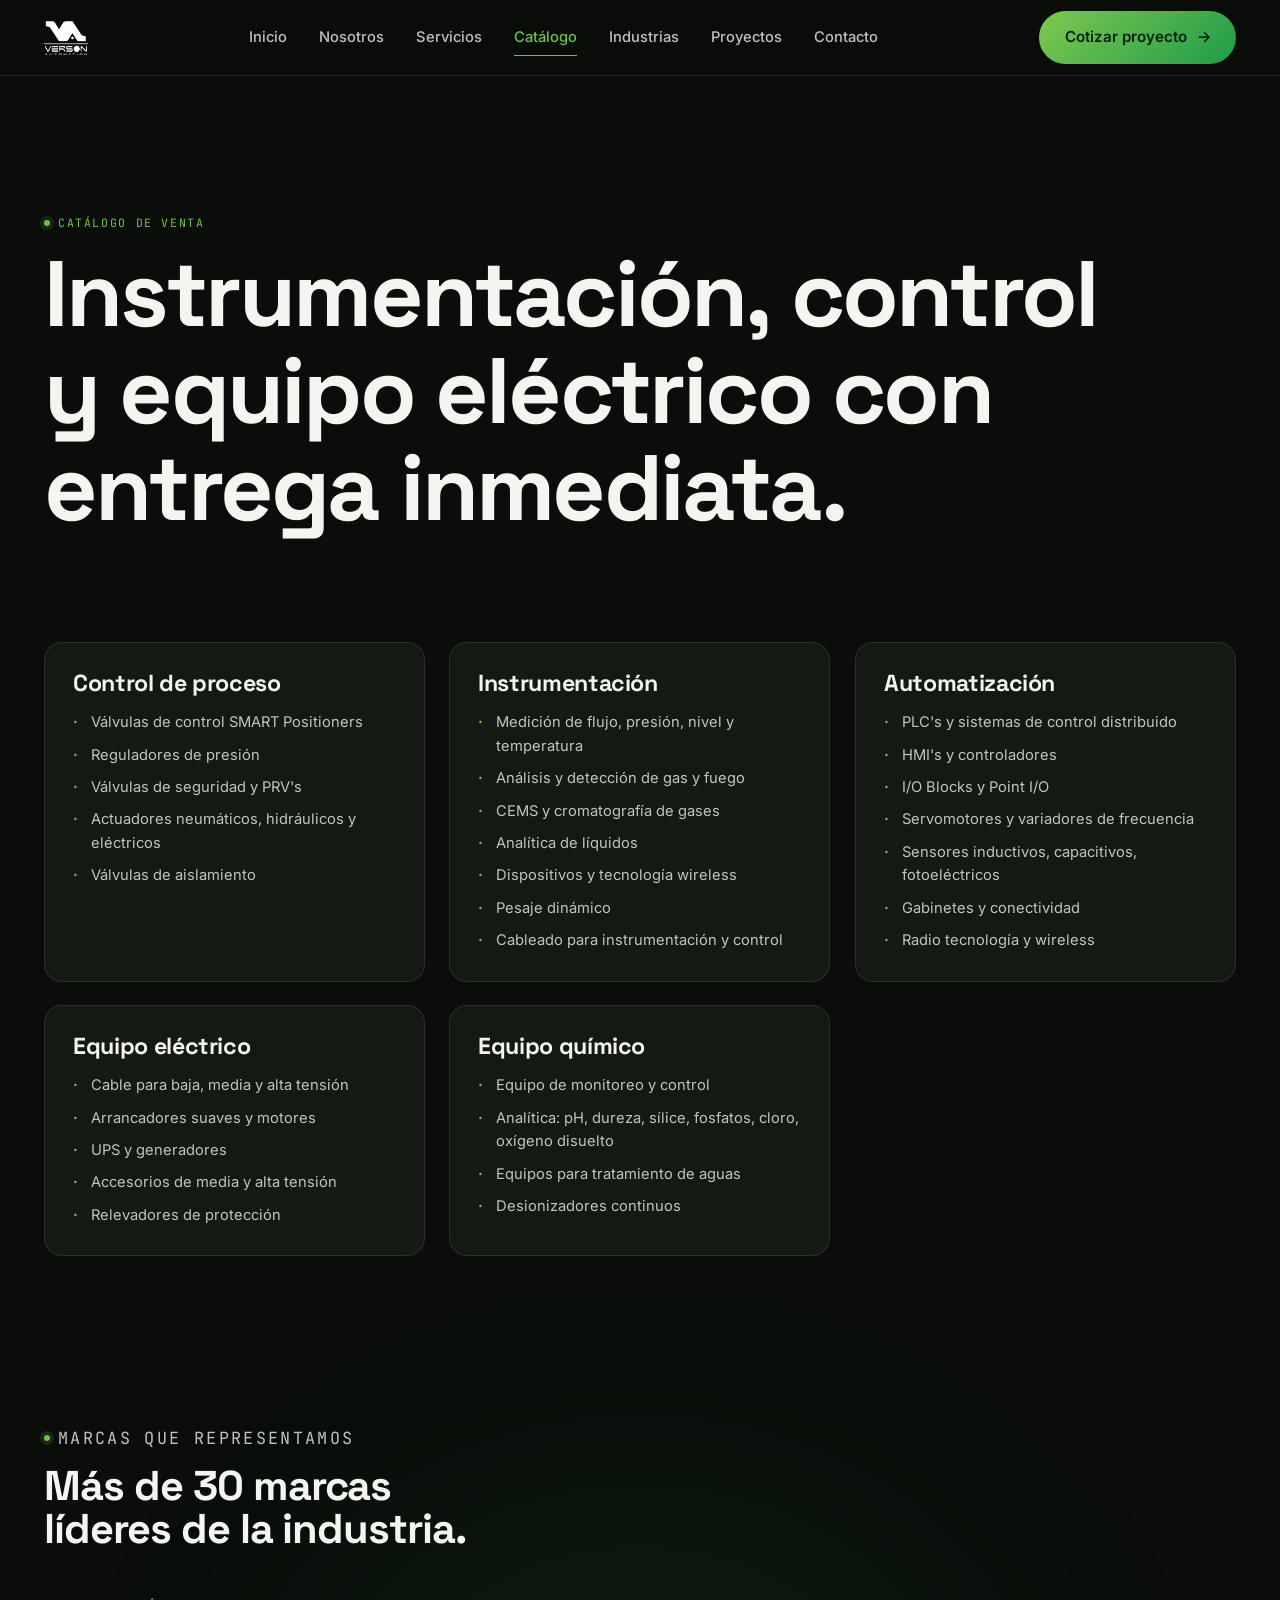
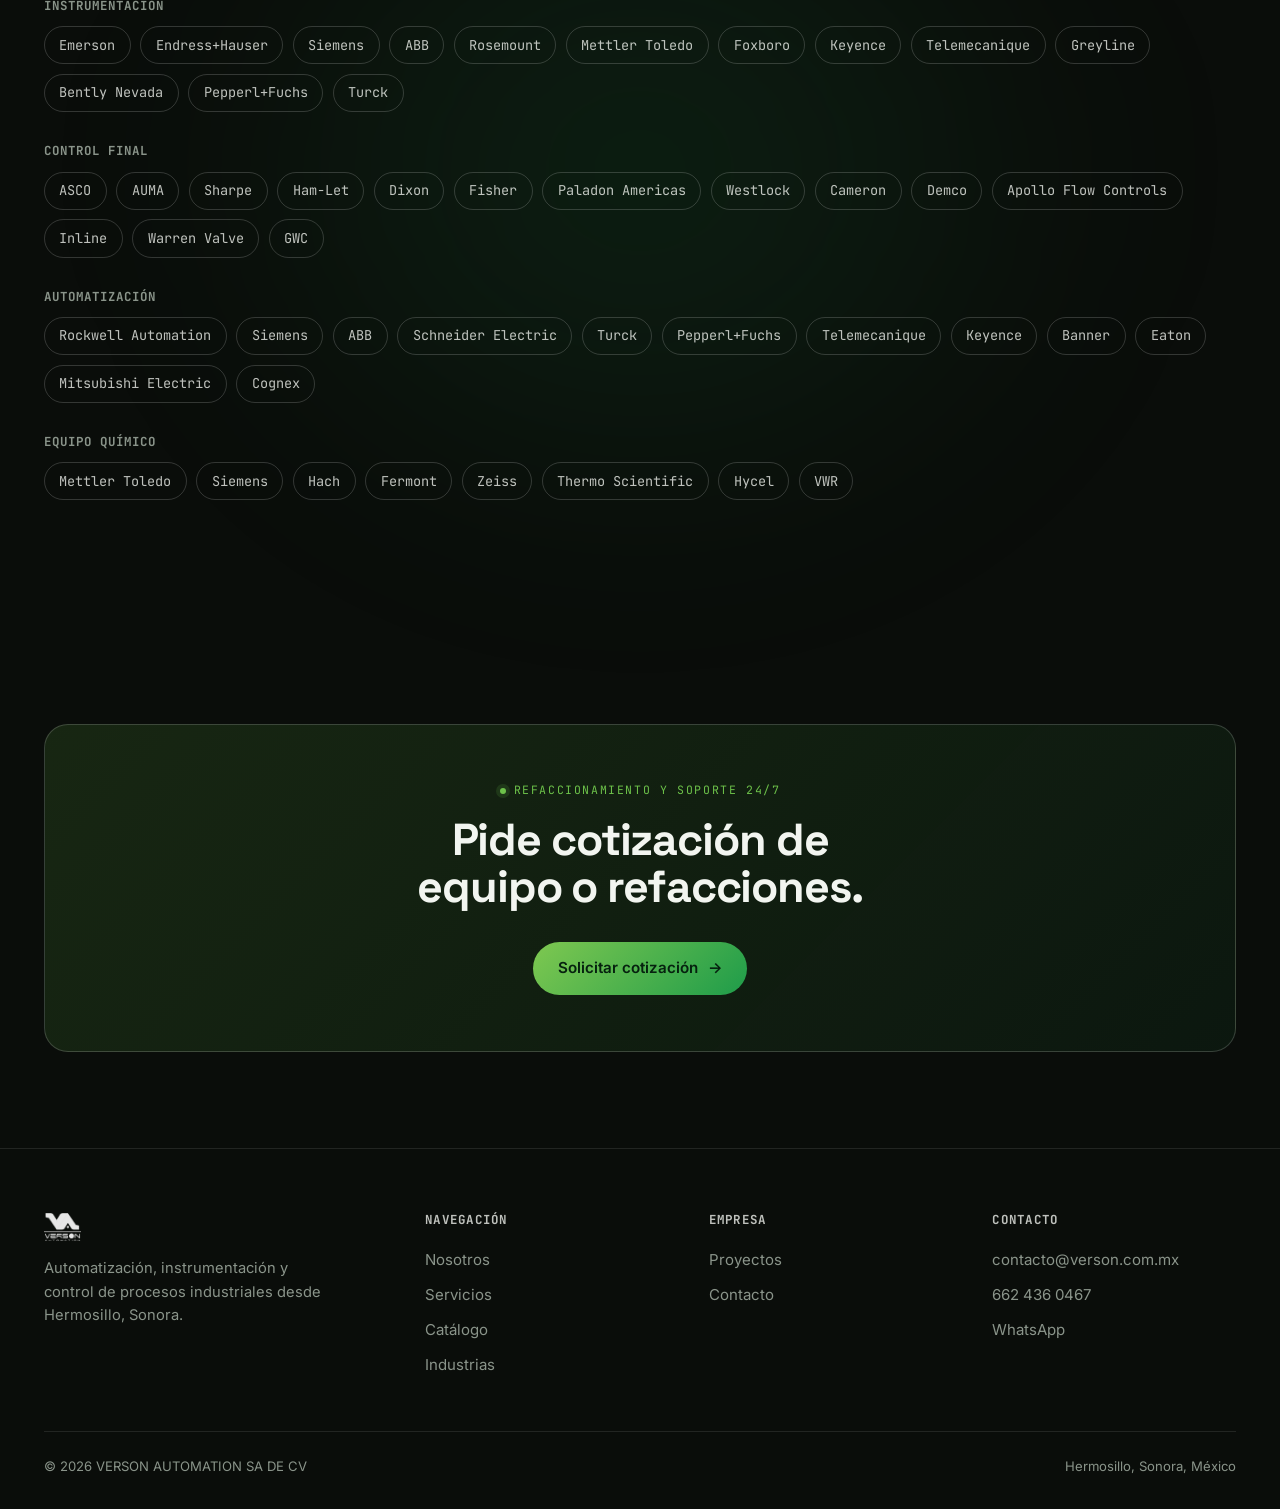
==== catalogo.html @ 83e40c48 "Sitio web VERSON Automation: home, servicios, catálogo, industrias, proyectos, nosotros y contacto I" ====
<!DOCTYPE html>
<html lang="es-MX">
<head>
<meta charset="UTF-8" />
<meta name="viewport" content="width=device-width, initial-scale=1.0" />
<title>Catálogo | VERSON Automation — Instrumentación, automatización y equipo eléctrico</title>
<meta name="description" content="Catálogo de venta de instrumentación, control de proceso, automatización, equipo eléctrico y equipo químico. Representamos más de 30 marcas: Emerson, Siemens, ABB, Rockwell, Rosemount y más." />
<link rel="canonical" href="https://www.verson.com.mx/catalogo.html" />
<meta property="og:type" content="website" />
<meta property="og:title" content="Catálogo | VERSON Automation" />
<meta property="og:description" content="Instrumentación, control de proceso, automatización y equipo eléctrico de más de 30 marcas líderes." />
<meta property="og:url" content="https://www.verson.com.mx/catalogo.html" />
<meta property="og:locale" content="es_MX" />

<link rel="icon" type="image/png" sizes="32x32" href="assets/img/favicon-32.png" />
<link rel="icon" type="image/png" sizes="16x16" href="assets/img/favicon-16.png" />
<link rel="apple-touch-icon" href="assets/img/favicon-180.png" />

<link rel="preconnect" href="https://fonts.googleapis.com">
<link rel="preconnect" href="https://fonts.gstatic.com" crossorigin>
<link rel="stylesheet" href="https://fonts.googleapis.com/css2?family=Space+Grotesk:wght@500;600;700&family=Inter:wght@400;500;600;700&family=JetBrains+Mono:wght@400;500&display=swap">
<link rel="stylesheet" href="styles.css?v=20260720f" />
</head>
<body>
<div class="scroll-progress" aria-hidden="true"><span data-scroll-progress></span></div>
<a href="#main" class="skip-link">Saltar al contenido</a>

<header class="nav">
  <div class="container">
    <a href="index.html" class="nav-brand">
      <img src="assets/img/logo-verson.webp" alt="VERSON Automation" />
    </a>
    <nav class="nav-links" aria-label="Principal">
      <a href="index.html">Inicio</a>
      <a href="nosotros.html">Nosotros</a>
      <a href="servicios.html">Servicios</a>
      <a href="catalogo.html" class="is-active">Catálogo</a>
      <a href="industrias.html">Industrias</a>
      <a href="proyectos.html">Proyectos</a>
      <a href="contacto.html">Contacto</a>
    </nav>
    <a href="contacto.html" class="btn btn-primary nav-cta" data-magnetic data-magnetic-strength="0.2">Cotizar proyecto <span class="btn-arrow">→</span></a>
    <button class="nav-toggle" aria-label="Abrir menú" aria-expanded="false">
      <span></span><span></span><span></span>
    </button>
  </div>
</header>

<div class="mobile-menu">
  <a href="index.html">Inicio</a>
  <a href="nosotros.html">Nosotros</a>
  <a href="servicios.html">Servicios</a>
  <a href="catalogo.html">Catálogo</a>
  <a href="industrias.html">Industrias</a>
  <a href="proyectos.html">Proyectos</a>
  <a href="contacto.html">Contacto</a>
  <a href="contacto.html" class="btn btn-primary">Cotizar proyecto →</a>
</div>

<main id="main">

  <section class="page-hero">
    <div class="container">
      <p class="kicker">Catálogo de venta</p>
      <h1 style="margin-top:0.75rem;" data-split="words">Instrumentación, control y equipo eléctrico con entrega inmediata.</h1>
    </div>
  </section>

  <section class="section-tight">
    <div class="container">
      <div class="grid-3" data-catalog></div>
    </div>
  </section>

  <section class="section">
    <div class="section-halo"></div>
    <div class="container">
      <div class="section-head">
        <p class="kicker">Marcas que representamos</p>
        <h2 data-split="words">Más de 30 marcas líderes de la industria.</h2>
      </div>
      <div data-brands></div>
    </div>
  </section>

  <section class="section">
    <div class="container">
      <div class="cta-band" data-reveal>
        <p class="kicker" style="justify-content:center;display:flex;">Refaccionamiento y soporte 24/7</p>
        <h2 style="margin-top:1rem;">Pide cotización de equipo o refacciones.</h2>
        <a href="contacto.html" class="btn btn-primary">Solicitar cotización <span class="btn-arrow">→</span></a>
      </div>
    </div>
  </section>

</main>

<footer class="footer">
  <div class="container">
    <div class="footer-grid">
      <div>
        <div class="footer-brand">
          <img src="assets/img/logo-verson.webp" alt="VERSON Automation" />
        </div>
        <p style="max-width:32ch;font-size:0.92rem;">Automatización, instrumentación y control de procesos industriales desde Hermosillo, Sonora.</p>
      </div>
      <div>
        <h4>Navegación</h4>
        <a href="nosotros.html">Nosotros</a>
        <a href="servicios.html">Servicios</a>
        <a href="catalogo.html">Catálogo</a>
        <a href="industrias.html">Industrias</a>
      </div>
      <div>
        <h4>Empresa</h4>
        <a href="proyectos.html">Proyectos</a>
        <a href="contacto.html">Contacto</a>
      </div>
      <div>
        <h4>Contacto</h4>
        <a href="mailto:contacto@verson.com.mx">contacto@verson.com.mx</a>
        <a href="tel:+526624360467">662 436 0467</a>
        <a href="https://wa.me/526341081686" target="_blank" rel="noopener">WhatsApp</a>
      </div>
    </div>
    <div class="footer-bottom">
      <span>© <span data-year></span> VERSON AUTOMATION SA DE CV</span>
      <span>Hermosillo, Sonora, México</span>
    </div>
  </div>
</footer>

<script defer src="lib/gsap.min.js"></script>
<script defer src="lib/ScrollTrigger.min.js"></script>
<script defer src="lib/manifest.js?v=20260721"></script>
<script defer src="main.js?v=20260721"></script>
</body>
</html>
---- styles.css ----
/* =============================================================
   1. Tokens
   ============================================================= */
:root {
  --bg:        #0a0d0a;
  --bg-2:      #10140f;
  --bg-card:   #141a13;
  --bg-card-2: #1a2118;
  --ink:       #f2f5f0;
  --ink-soft:  rgba(242,245,240,0.78);
  --mute:      #8a948a;
  --line:      rgba(242,245,240,0.10);
  --line-strong: rgba(242,245,240,0.18);

  --lima:      #7ec850;
  --esmeralda: #1f9c4a;
  --accent:    #6dc24a;
  --accent-2:  #1f9c4a;
  --accent-soft: rgba(109,194,74,0.14);

  --gradient-1: #6dc24a;
  --gradient-2: #1f9c4a;
  --gradient-3: #164a2e;
  --gradient-4: #0a0d0a;

  --font-display: "Space Grotesk", "Inter", sans-serif;
  --font-body: "Inter", sans-serif;
  --font-mono: "JetBrains Mono", ui-monospace, monospace;

  --ease-out:  cubic-bezier(0.16, 1, 0.3, 1);
  --ease-in:   cubic-bezier(0.7, 0, 0.84, 0);
  --ease-soft: cubic-bezier(0.25, 0.46, 0.45, 0.94);

  --nav-h: 76px;
  --container: 1240px;
}

/* =============================================================
   2. Reset & base
   ============================================================= */
*, *::before, *::after { box-sizing: border-box; margin: 0; }
html {
  -webkit-text-size-adjust: 100%;
  tab-size: 2;
  scroll-behavior: smooth;
  scroll-padding-top: var(--nav-h);
}
body {
  font-family: var(--font-body);
  background: var(--bg);
  color: var(--ink);
  font-size: 16px;
  line-height: 1.6;
  -webkit-font-smoothing: antialiased;
  text-rendering: optimizeLegibility;
  overflow-x: clip;
  overscroll-behavior-y: none;
}
img, svg, video { display: block; max-width: 100%; }
img { height: auto; }
button { font: inherit; color: inherit; cursor: pointer; border: 0; background: none; }
a { color: inherit; text-decoration: none; }
ul { list-style: none; padding: 0; }
p { text-wrap: pretty; }
h1, h2, h3, h4 { text-wrap: balance; line-height: 1.05; letter-spacing: -0.02em; font-family: var(--font-display); }
::selection { background: var(--accent); color: #06210f; }

:focus-visible {
  outline: 2px solid var(--accent);
  outline-offset: 3px;
  border-radius: 4px;
}

@media (prefers-reduced-motion: reduce) {
  html { scroll-behavior: auto; }
}

/* =============================================================
   3. Utilities
   ============================================================= */
.container {
  width: 100%;
  max-width: var(--container);
  margin-inline: auto;
  padding-inline: 1.5rem;
}
.skip-link {
  position: fixed; top: -100px; left: 1rem;
  padding: .6rem 1rem; background: var(--ink); color: var(--bg);
  z-index: 9999; border-radius: 8px; font-weight: 600;
}
.skip-link:focus { top: 1rem; }

.kicker {
  font-family: var(--font-mono);
  font-size: 0.72rem;
  letter-spacing: 0.14em;
  text-transform: uppercase;
  color: var(--accent);
  display: inline-flex;
  align-items: center;
  gap: 0.5rem;
}
.kicker::before {
  content: "";
  width: 6px; height: 6px;
  border-radius: 50%;
  background: var(--accent);
  box-shadow: 0 0 0 4px var(--accent-soft);
}

.section { position: relative; padding: 6rem 0; }
.section-tight { padding: 3.5rem 0; }
.section-head { max-width: 640px; margin-bottom: 3rem; }
.section-head h2 { font-size: clamp(1.8rem, 3.4vw, 2.6rem); margin-top: 0.75rem; }
.section-head p { color: var(--ink-soft); margin-top: 1rem; font-size: 1.05rem; }

.reveal { opacity: 0; transform: translateY(28px); transition: opacity .8s var(--ease-out), transform .8s var(--ease-out); }
.reveal.is-visible { opacity: 1; transform: none; }
.reveal[data-split] { opacity: 1; transform: none; }

.eyebrow-line {
  height: 1px;
  background: linear-gradient(90deg, var(--accent), transparent);
  margin: 1.5rem 0;
}

/* =============================================================
   4. Typography
   ============================================================= */
h1 { font-size: clamp(2.8rem, 7.6vw, 5.8rem); letter-spacing: -0.03em; }
h2 { font-size: clamp(1.9rem, 3.6vw, 2.8rem); letter-spacing: -0.025em; }
h3 { font-size: clamp(1.2rem, 1.9vw, 1.45rem); letter-spacing: -0.015em; }

.section-num-ghost {
  position: absolute;
  top: -0.5em;
  right: 0;
  font-family: var(--font-mono);
  font-size: clamp(5rem, 12vw, 9rem);
  font-weight: 500;
  color: transparent;
  -webkit-text-stroke: 1px var(--line-strong);
  line-height: 1;
  pointer-events: none;
  z-index: 0;
  user-select: none;
}
.lede { font-size: clamp(1.05rem, 1.6vw, 1.3rem); color: var(--ink-soft); max-width: 62ch; }

/* =============================================================
   5. Components
   ============================================================= */

/* --- Buttons --- */
.btn {
  display: inline-flex; align-items: center; gap: 0.6rem;
  padding: 0.9rem 1.6rem;
  border-radius: 999px;
  font-weight: 600;
  font-size: 0.95rem;
  transition: transform .35s var(--ease-out), background .35s var(--ease-out), color .35s var(--ease-out), border-color .35s var(--ease-out);
  white-space: nowrap;
}
.btn-primary {
  background: linear-gradient(135deg, var(--lima), var(--esmeralda));
  color: #06210f;
}
.btn-primary:hover { transform: translateY(-2px); filter: brightness(1.08); }
.btn-ghost {
  border: 1px solid var(--line-strong);
  color: var(--ink);
}
.btn-ghost:hover { border-color: var(--accent); color: var(--accent); transform: translateY(-2px); }
.btn-arrow { transition: transform .3s var(--ease-out); }
.btn:hover .btn-arrow { transform: translateX(3px); }

/* --- Nav --- */
.nav {
  position: sticky; top: 0; z-index: 100;
  height: var(--nav-h);
  display: flex; align-items: center;
  background: rgba(10,13,10,0.72);
  backdrop-filter: blur(14px) saturate(140%);
  -webkit-backdrop-filter: blur(14px) saturate(140%);
  border-bottom: 1px solid var(--line);
}
.nav .container { display: flex; align-items: center; justify-content: space-between; gap: 1rem; }
.nav-brand { display: flex; align-items: center; gap: 0.65rem; }
.nav-brand img { height: 34px; width: auto; filter: brightness(0) invert(1); }
.nav-brand span { font-family: var(--font-mono); font-size: 0.82rem; letter-spacing: 0.08em; color: var(--ink-soft); }
.nav-links { display: none; align-items: center; gap: 2rem; }
.nav-links a {
  font-size: 0.92rem; font-weight: 500; color: var(--ink-soft);
  position: relative; padding: 0.3rem 0;
}
.nav-links a::after {
  content: ""; position: absolute; left: 0; bottom: -2px;
  width: 0; height: 1px; background: var(--accent);
  transition: width .3s var(--ease-out);
}
.nav-links a:hover { color: var(--ink); }
.nav-links a:hover::after, .nav-links a.is-active::after { width: 100%; }
.nav-links a.is-active { color: var(--accent); }
.nav-cta { display: none; }
.nav-toggle {
  display: flex; flex-direction: column; gap: 5px;
  padding: 0.5rem;
}
.nav-toggle span { width: 22px; height: 2px; background: var(--ink); transition: transform .3s var(--ease-out), opacity .3s var(--ease-out); }
.nav-toggle.is-open span:nth-child(1) { transform: translateY(7px) rotate(45deg); }
.nav-toggle.is-open span:nth-child(2) { opacity: 0; }
.nav-toggle.is-open span:nth-child(3) { transform: translateY(-7px) rotate(-45deg); }

.mobile-menu {
  position: fixed; inset: var(--nav-h) 0 0 0; z-index: 99;
  background: var(--bg);
  display: flex; flex-direction: column; gap: 0;
  padding: 1rem 1.5rem 2rem;
  transform: translateY(-8px);
  opacity: 0;
  pointer-events: none;
  transition: opacity .35s var(--ease-out), transform .35s var(--ease-out);
  overflow-y: auto;
}
.mobile-menu.is-open { opacity: 1; transform: none; pointer-events: auto; }
.mobile-menu a {
  padding: 1.1rem 0;
  border-bottom: 1px solid var(--line);
  font-size: 1.15rem; font-weight: 600;
}
.mobile-menu .btn { margin-top: 1.5rem; align-self: flex-start; }

@media (min-width: 960px) {
  .nav-links { display: flex; }
  .nav-cta { display: inline-flex; }
  .nav-toggle { display: none; }
  .mobile-menu { display: none; }
}

/* --- Cards --- */
.card {
  background: var(--bg-card);
  border: 1px solid var(--line);
  border-radius: 18px;
  padding: 1.75rem;
  transition: transform .4s var(--ease-out), border-color .4s var(--ease-out), background .4s var(--ease-out);
}
.card:hover { transform: translateY(-4px); border-color: var(--line-strong); background: var(--bg-card-2); }

.stat-card .stat-value {
  font-family: var(--font-mono);
  font-size: clamp(2rem, 4vw, 2.8rem);
  font-weight: 500;
  color: var(--accent);
}
.stat-card .stat-label { color: var(--mute); font-size: 0.9rem; margin-top: 0.4rem; }

/* --- Service rows (accordion) --- */
.service-row {
  border-top: 1px solid var(--line);
  padding: 1.75rem 0;
}
.service-row:last-child { border-bottom: 1px solid var(--line); }
.service-row-head {
  display: flex; align-items: baseline; gap: 1.25rem;
  cursor: pointer;
  width: 100%;
  text-align: left;
}
.service-row-num { font-family: var(--font-mono); color: var(--mute); font-size: 0.95rem; flex-shrink: 0; }
.service-row-title { flex: 1; font-family: var(--font-display); font-size: clamp(1.1rem, 2.2vw, 1.5rem); font-weight: 600; }
.service-row-summary { color: var(--mute); font-size: 0.92rem; display: none; }
.service-row-plus {
  font-family: var(--font-mono); font-size: 1.4rem; color: var(--accent);
  transition: transform .35s var(--ease-out);
  flex-shrink: 0;
}
.service-row.is-open .service-row-plus { transform: rotate(45deg); }
.service-row-body {
  overflow: hidden;
  max-height: 0;
  transition: max-height .5s var(--ease-out);
}
.service-row.is-open .service-row-body { max-height: 700px; }
.service-row-list {
  padding: 1.5rem 0 0.5rem 2.4rem;
  display: grid;
  gap: 0.65rem;
}
.service-row-list li {
  color: var(--ink-soft);
  font-size: 0.98rem;
  position: relative;
  padding-left: 1.2rem;
}
.service-row-list li::before {
  content: "→";
  position: absolute; left: 0; color: var(--accent);
  font-family: var(--font-mono);
}
@media (min-width: 720px) {
  .service-row-summary { display: block; }
}

/* --- Badge / tag chips --- */
.chip {
  display: inline-flex;
  padding: 0.45rem 0.9rem;
  border: 1px solid var(--line-strong);
  border-radius: 999px;
  font-size: 0.85rem;
  color: var(--ink-soft);
  font-family: var(--font-mono);
}
.chip-row { display: flex; flex-wrap: wrap; gap: 0.6rem; }

/* --- Project / catalog cards --- */
.project-card { overflow: hidden; padding: 0; }
.project-card img { aspect-ratio: 4/3; object-fit: cover; width: 100%; transition: transform .6s var(--ease-out); }
.project-card:hover img { transform: scale(1.06); }
.project-card-body { padding: 1.5rem; }
.project-card-cat { font-family: var(--font-mono); font-size: 0.75rem; color: var(--accent); text-transform: uppercase; letter-spacing: 0.06em; }
.project-card-body h3 { margin-top: 0.5rem; }
.project-card-body p { color: var(--mute); font-size: 0.92rem; margin-top: 0.6rem; }

.catalog-card ul { margin-top: 1rem; display: grid; gap: 0.55rem; }
.catalog-card li { color: var(--ink-soft); font-size: 0.92rem; padding-left: 1.1rem; position: relative; }
.catalog-card li::before { content: "·"; position: absolute; left: 0; color: var(--accent); font-weight: 700; }

.industry-card .num { font-family: var(--font-mono); color: var(--mute); font-size: 0.85rem; }

/* --- Footer --- */
.footer {
  border-top: 1px solid var(--line);
  padding: 4rem 0 2rem;
  color: var(--mute);
}
.footer-grid {
  display: grid; gap: 2.5rem;
  grid-template-columns: 1fr;
}
.footer-brand { display: flex; align-items: center; gap: 0.6rem; margin-bottom: 1rem; }
.footer-brand img { height: 28px; filter: brightness(0) invert(1); opacity: 0.9; }
.footer h4 { font-family: var(--font-mono); font-size: 0.78rem; text-transform: uppercase; letter-spacing: 0.1em; color: var(--ink-soft); margin-bottom: 1rem; }
.footer a { display: block; padding: 0.35rem 0; font-size: 0.94rem; }
.footer a:hover { color: var(--accent); }
.footer-bottom {
  margin-top: 3rem; padding-top: 1.5rem;
  border-top: 1px solid var(--line);
  display: flex; flex-wrap: wrap; gap: 1rem; justify-content: space-between;
  font-size: 0.82rem;
}
@media (min-width: 720px) {
  .footer-grid { grid-template-columns: 1.4fr 1fr 1fr 1fr; }
}

/* =============================================================
   6. Sections
   ============================================================= */

/* --- Hero --- */
.hero {
  position: relative;
  min-height: 100svh;
  display: flex; flex-direction: column; justify-content: center;
  padding-top: var(--nav-h);
  overflow: clip;
}
.hero-gradient {
  position: absolute; inset: 0; z-index: -1;
  background:
    radial-gradient(circle 620px at var(--mx, 30%) var(--my, 30%), rgba(109,194,74,0.22) 0%, transparent 60%),
    radial-gradient(circle 780px at var(--mx2, 75%) var(--my2, 70%), rgba(31,156,74,0.16) 0%, transparent 60%),
    var(--bg);
  filter: blur(20px);
  transition: background 0.4s ease;
}
.hero-grid-lines {
  position: absolute; inset: 0; z-index: -1;
  background-image:
    linear-gradient(var(--line) 1px, transparent 1px),
    linear-gradient(90deg, var(--line) 1px, transparent 1px);
  background-size: 64px 64px;
  mask-image: radial-gradient(ellipse 80% 60% at 50% 30%, black 20%, transparent 75%);
  opacity: 0.6;
}
.hero-inner { padding-block: 2rem 3rem; }
.hero-title {
  max-width: 15ch;
  margin-inline: auto;
  text-align: center;
}
.hero-title em {
  font-style: normal;
  background: linear-gradient(135deg, var(--lima), var(--esmeralda));
  -webkit-background-clip: text; background-clip: text; color: transparent;
}
.hero-sub { text-align: center; margin: 1.75rem auto 0; }
.hero-actions { display: flex; flex-wrap: wrap; justify-content: center; gap: 1rem; margin-top: 2.5rem; }
.hero-meta {
  display: flex; justify-content: center; gap: 2rem; flex-wrap: wrap;
  margin-top: 4rem; padding-top: 2rem; border-top: 1px solid var(--line);
  font-family: var(--font-mono); font-size: 0.8rem; color: var(--mute);
}

/* --- Stats strip --- */
.stats-strip {
  display: grid; grid-template-columns: repeat(2,1fr); gap: 1px;
  background: var(--line);
  border: 1px solid var(--line);
  border-radius: 18px;
  overflow: hidden;
}
.stats-strip .stat-card { background: var(--bg-card); border: 0; border-radius: 0; text-align: center; padding: 2rem 1rem; }
@media (min-width: 720px) { .stats-strip { grid-template-columns: repeat(4,1fr); } }

/* --- Grids --- */
.grid-2 { display: grid; gap: 1.5rem; grid-template-columns: 1fr; }
.grid-3 { display: grid; gap: 1.5rem; grid-template-columns: 1fr; }
.grid-4 { display: grid; gap: 1.25rem; grid-template-columns: 1fr; }
@media (min-width: 720px) {
  .grid-2 { grid-template-columns: repeat(2,1fr); }
  .grid-3 { grid-template-columns: repeat(2,1fr); }
  .grid-4 { grid-template-columns: repeat(2,1fr); }
}
@media (min-width: 1024px) {
  .grid-3 { grid-template-columns: repeat(3,1fr); }
  .grid-4 { grid-template-columns: repeat(4,1fr); }
}

/* --- Manifesto / about split --- */
.split {
  display: grid; gap: 2.5rem;
  grid-template-columns: 1fr;
  align-items: center;
}
@media (min-width: 960px) { .split { grid-template-columns: 1fr 1fr; gap: 4rem; } }
.split img { border-radius: 20px; width: 100%; object-fit: cover; }

/* --- Section halo decoration --- */
.section-halo {
  position: absolute; inset: -20% -10% -20% -10%; z-index: -1;
  background: radial-gradient(45% 45% at 50% 50%, rgba(31,156,74,0.14), transparent 72%);
  filter: blur(90px);
  pointer-events: none;
}

/* --- CTA band --- */
.cta-band {
  border-radius: 24px;
  background: linear-gradient(135deg, rgba(109,194,74,0.14), rgba(31,156,74,0.08));
  border: 1px solid var(--line-strong);
  padding: 3.5rem 2rem;
  text-align: center;
}
.cta-band h2 { max-width: 22ch; margin-inline: auto; }
.cta-band .btn-primary { margin-top: 2rem; }

/* --- 3D assembly showcase --- */
.assembly-wrap {
  position: relative;
  height: 280vh;
}
.assembly-sticky {
  position: sticky;
  top: 0;
  height: 100svh;
  overflow: clip;
  display: flex;
  align-items: center;
  justify-content: center;
  background: radial-gradient(ellipse 90% 70% at 50% 40%, #10160f 0%, var(--bg) 75%);
}
.assembly-canvas {
  position: absolute; inset: 0;
}
.assembly-canvas canvas { width: 100% !important; height: 100% !important; display: block; }
.assembly-scrim {
  position: absolute; inset: 0; z-index: 1; pointer-events: none;
  background:
    linear-gradient(180deg, rgba(10,13,10,0.75) 0%, transparent 22%, transparent 68%, rgba(10,13,10,0.85) 100%),
    radial-gradient(ellipse 60% 50% at 50% 100%, rgba(10,13,10,0.6), transparent 70%);
}
.assembly-grain { position: absolute; inset: 0; z-index: 1; opacity: 0.05; mix-blend-mode: overlay; pointer-events: none;
  background-image: url("data:image/svg+xml;utf8,<svg xmlns='http://www.w3.org/2000/svg' viewBox='0 0 200 200'><filter id='n'><feTurbulence type='fractalNoise' baseFrequency='0.9' numOctaves='3'/></filter><rect width='100%25' height='100%25' filter='url(%23n)'/></svg>");
  background-size: 220px 220px;
}
.assembly-kicker {
  position: absolute; top: 8%; left: 50%; transform: translateX(-50%);
  z-index: 2; text-align: center;
}
.assembly-label {
  position: absolute; bottom: 9%; left: 50%; transform: translateX(-50%) translateY(14px);
  z-index: 2; text-align: center; opacity: 0;
  transition: opacity .1s linear;
  padding-inline: 1.5rem;
}
.assembly-label h2 { font-size: clamp(1.5rem, 3.4vw, 2.3rem); max-width: 20ch; }
.assembly-label p { color: var(--mute); margin-top: 0.75rem; max-width: 42ch; margin-inline: auto; }
@media (max-width: 720px) {
  .assembly-wrap { height: 220vh; }
}

/* --- Page hero (subpages) --- */
.page-hero { padding: calc(var(--nav-h) + 3.5rem) 0 3rem; }
.page-hero h1 { max-width: 18ch; }

/* --- Contact page --- */
.contact-grid { display: grid; gap: 2rem; grid-template-columns: 1fr; }
@media (min-width: 960px) { .contact-grid { grid-template-columns: 1fr 1fr; } }
.contact-item { display: flex; gap: 1rem; padding: 1.25rem 0; border-bottom: 1px solid var(--line); }
.contact-item .label { font-family: var(--font-mono); font-size: 0.78rem; color: var(--mute); text-transform: uppercase; letter-spacing: 0.08em; width: 8rem; flex-shrink: 0; padding-top: 0.15rem; }
.contact-item .value { font-size: 1.05rem; }
.contact-item a:hover { color: var(--accent); }
.map-frame { border-radius: 18px; overflow: hidden; border: 1px solid var(--line); height: 340px; }
.map-frame iframe { width: 100%; height: 100%; border: 0; filter: grayscale(0.3) invert(0.92) contrast(0.9); }

/* =============================================================
   7. Effects
   ============================================================= */
.count-up { font-variant-numeric: tabular-nums; }

@keyframes floatY {
  0%, 100% { transform: translateY(0); }
  50% { transform: translateY(-10px); }
}

/* --- Scroll progress bar --- */
.scroll-progress {
  position: fixed; top: 0; left: 0; right: 0; height: 2px;
  z-index: 200; pointer-events: none;
}
.scroll-progress span {
  display: block; height: 100%;
  background: linear-gradient(90deg, var(--lima), var(--esmeralda));
  transform-origin: 0 0; transform: scaleX(0);
}

/* --- Split-word text reveal --- */
[data-split] .split-word {
  display: inline-block;
  opacity: 0;
  transform: translateY(0.5em);
  transition: opacity .7s var(--ease-out), transform .7s var(--ease-out);
}
[data-split].is-split-visible .split-word { opacity: 1; transform: none; }

/* --- Marquee ticker --- */
.marquee {
  overflow: hidden;
  position: relative;
  border-top: 1px solid var(--line);
  border-bottom: 1px solid var(--line);
  padding-block: 1.4rem;
}
.marquee::before, .marquee::after {
  content: ""; position: absolute; top: 0; bottom: 0; width: 90px; z-index: 2; pointer-events: none;
}
.marquee::before { left: 0; background: linear-gradient(90deg, var(--bg), transparent); }
.marquee::after { right: 0; background: linear-gradient(270deg, var(--bg), transparent); }
.marquee-track {
  display: inline-flex; gap: 3rem; white-space: nowrap; will-change: transform;
  font-family: var(--font-mono); font-size: 0.95rem; color: var(--mute);
  animation: marqueeScroll 32s linear infinite;
}
.marquee-track span { display: inline-flex; align-items: center; gap: 3rem; }
.marquee-track .dot { color: var(--accent); }
@keyframes marqueeScroll {
  from { transform: translateX(0); }
  to { transform: translateX(-50%); }
}

/* --- Tilt cards --- */
.has-tilt {
  --rx: 0deg; --ry: 0deg;
  transform: perspective(900px) rotateX(var(--rx)) rotateY(var(--ry)) translateY(0);
  transition: transform .5s var(--ease-soft), border-color .4s var(--ease-out), background .4s var(--ease-out);
}
.has-tilt:hover { transition-duration: .12s; }

/* --- Magnetic buttons --- */
.has-magnetic { display: inline-flex; position: relative; isolation: isolate; }
.magnetic-inner {
  display: inline-flex; align-items: center; justify-content: center; gap: inherit;
  will-change: transform;
  transition: transform .7s var(--ease-soft);
}

/* =============================================================
   8. Responsive helpers already inline above
   ============================================================= */

/* =============================================================
   9. Reduced motion — only intrusive
   ============================================================= */
@media (prefers-reduced-motion: reduce) {
  .hero-gradient { transition: none; }
}
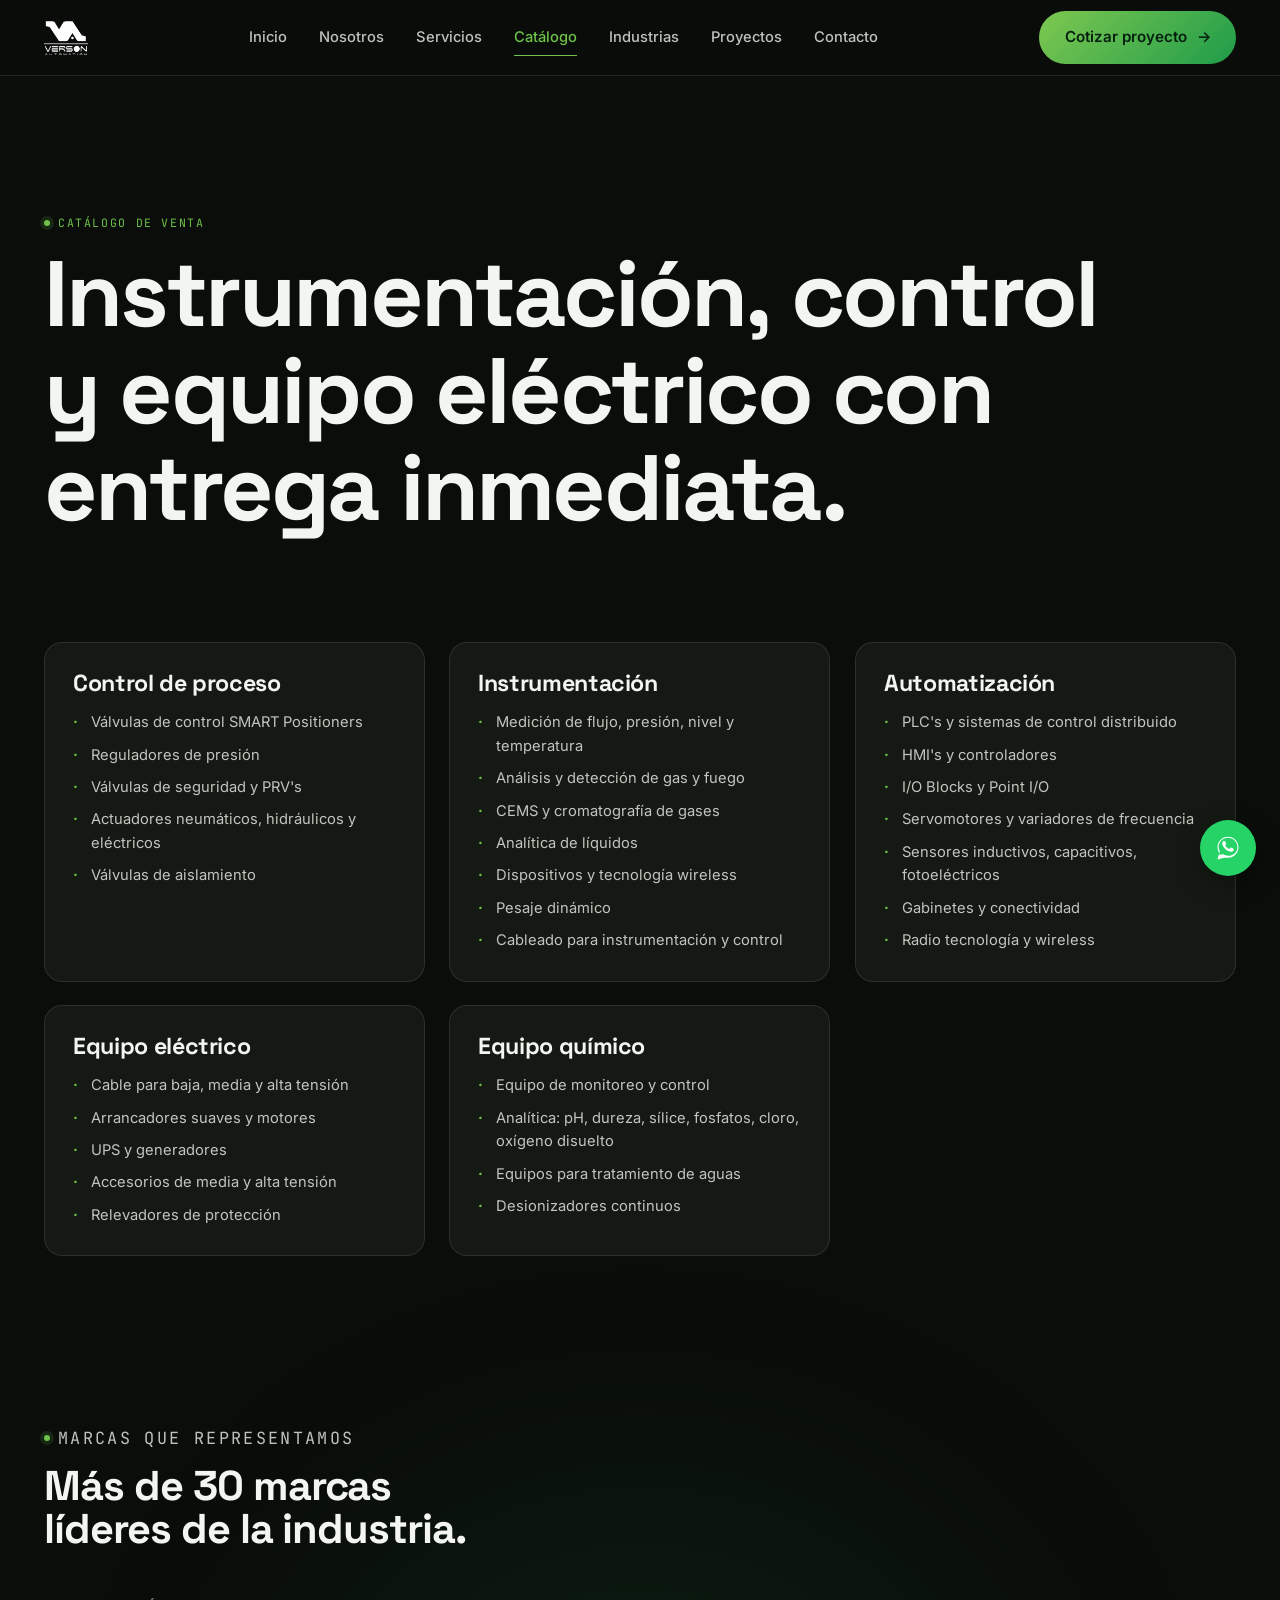
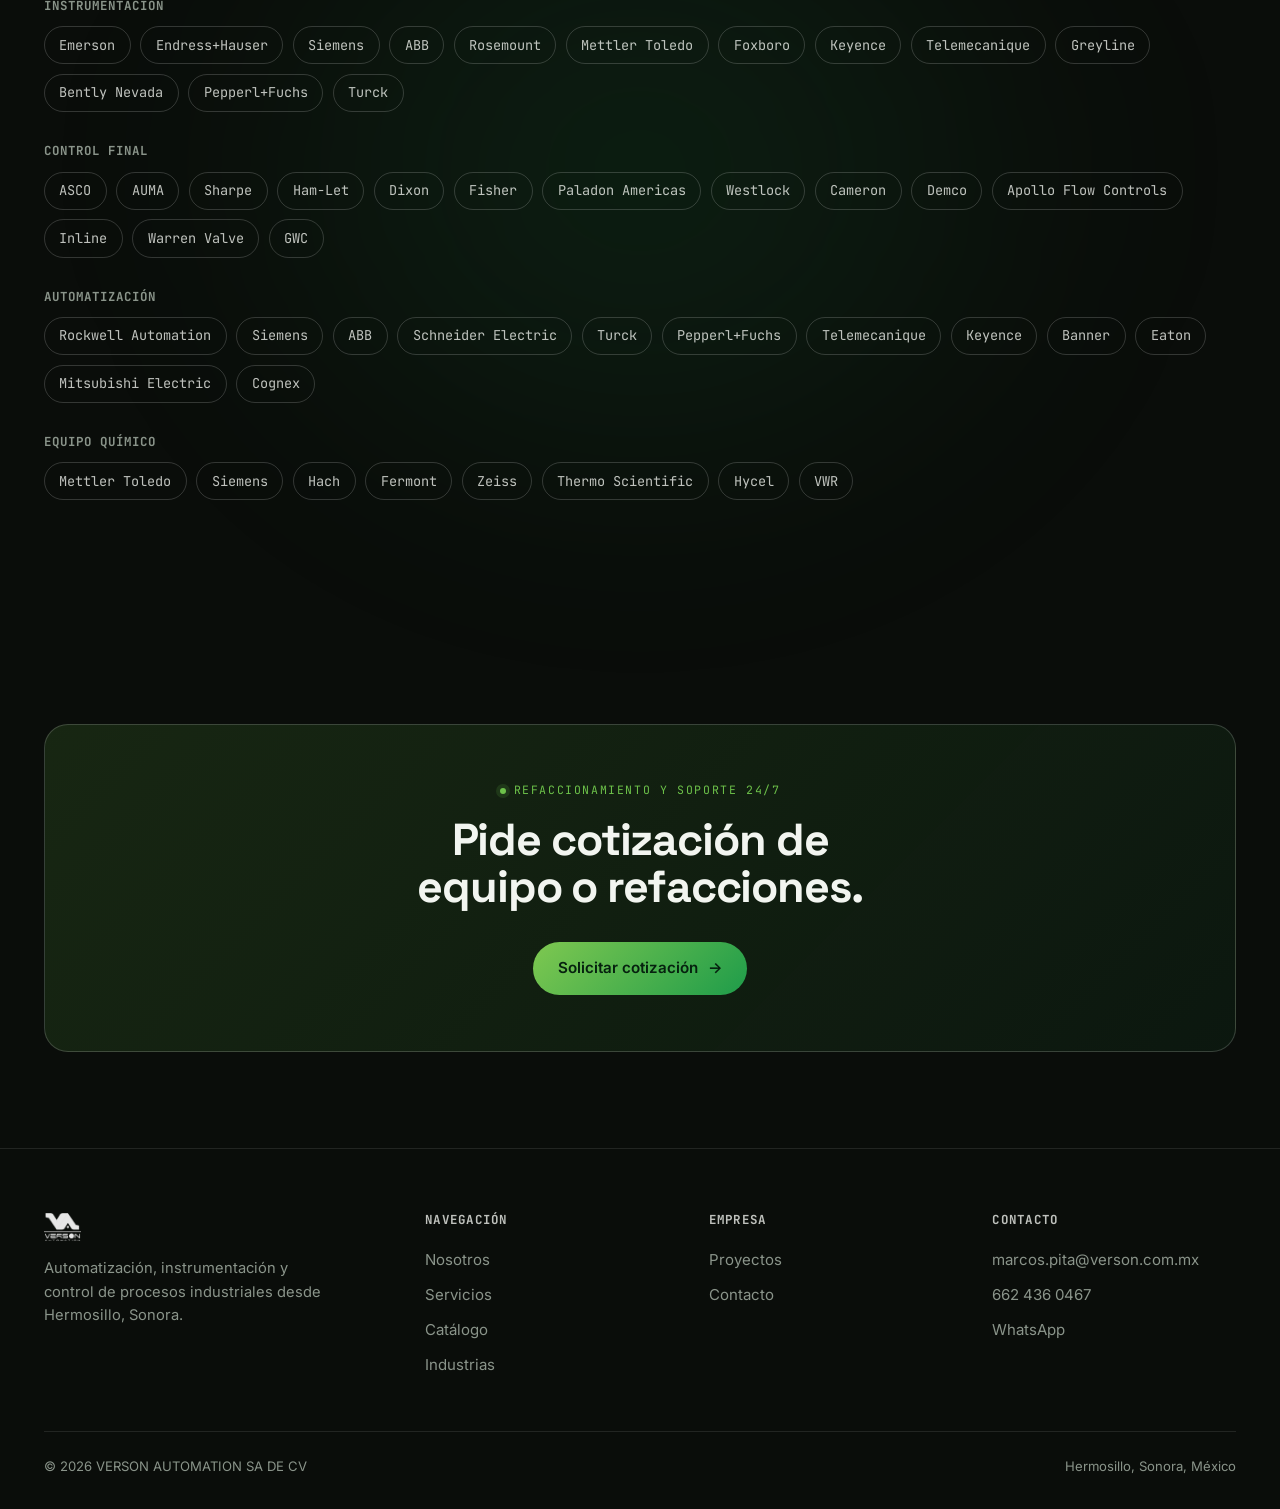
==== commit 5a2868ca: "fix: corregir correo de contacto, agregar formulario de cotización y botón flotante de WhatsApp Co-A" ====
--- a/catalogo.html
+++ b/catalogo.html
@@ -19,7 +19,7 @@
 <link rel="preconnect" href="https://fonts.googleapis.com">
 <link rel="preconnect" href="https://fonts.gstatic.com" crossorigin>
 <link rel="stylesheet" href="https://fonts.googleapis.com/css2?family=Space+Grotesk:wght@500;600;700&family=Inter:wght@400;500;600;700&family=JetBrains+Mono:wght@400;500&display=swap">
-<link rel="stylesheet" href="styles.css?v=20260720f" />
+<link rel="stylesheet" href="styles.css?v=20260805b" />
 </head>
 <body>
 <div class="scroll-progress" aria-hidden="true"><span data-scroll-progress></span></div>
@@ -118,7 +118,7 @@
       </div>
       <div>
         <h4>Contacto</h4>
-        <a href="mailto:contacto@verson.com.mx">contacto@verson.com.mx</a>
+        <a href="mailto:marcos.pita@verson.com.mx">marcos.pita@verson.com.mx</a>
         <a href="tel:+526624360467">662 436 0467</a>
         <a href="https://wa.me/526341081686" target="_blank" rel="noopener">WhatsApp</a>
       </div>
@@ -130,9 +130,12 @@
   </div>
 </footer>
 
+<a class="whatsapp-float" href="https://wa.me/526341081686?text=Hola%2C%20me%20gustar%C3%ADa%20cotizar%20un%20proyecto%20con%20VERSON%20Automation." target="_blank" rel="noopener" aria-label="Escribir por WhatsApp para cotizar">
+  <svg viewBox="0 0 32 32" fill="currentColor" aria-hidden="true"><path d="M16.001 3C9.373 3 4 8.373 4 15c0 2.362.687 4.564 1.872 6.418L4 29l7.79-1.84A11.94 11.94 0 0 0 16.001 27C22.63 27 28 21.627 28 15S22.63 3 16.001 3zm0 21.75c-1.98 0-3.85-.55-5.44-1.5l-.39-.23-4.62 1.09 1.14-4.5-.25-.4A9.7 9.7 0 0 1 5.25 15c0-5.93 4.82-10.75 10.75-10.75S26.75 9.07 26.75 15 21.93 24.75 16 24.75zm5.9-8.14c-.32-.16-1.9-.94-2.2-1.05-.3-.11-.51-.16-.73.16-.22.32-.84 1.05-1.03 1.27-.19.22-.38.24-.7.08-.32-.16-1.35-.5-2.57-1.59-.95-.85-1.59-1.9-1.78-2.22-.19-.32-.02-.49.14-.65.14-.14.32-.38.48-.57.16-.19.21-.32.32-.54.11-.22.05-.4-.03-.57-.08-.16-.73-1.76-1-2.41-.26-.63-.53-.54-.73-.55h-.62c-.22 0-.57.08-.86.4-.3.32-1.13 1.1-1.13 2.7 0 1.6 1.16 3.14 1.32 3.36.16.22 2.29 3.5 5.55 4.91.78.34 1.38.54 1.86.69.78.25 1.49.21 2.05.13.63-.09 1.9-.78 2.17-1.53.27-.75.27-1.4.19-1.53-.08-.13-.29-.21-.61-.37z"/></svg>
+</a>
 <script defer src="lib/gsap.min.js"></script>
 <script defer src="lib/ScrollTrigger.min.js"></script>
 <script defer src="lib/manifest.js?v=20260721"></script>
-<script defer src="main.js?v=20260721"></script>
+<script defer src="main.js?v=20260805c"></script>
 </body>
 </html>
--- a/styles.css
+++ b/styles.css
@@ -516,6 +516,37 @@
 .map-frame { border-radius: 18px; overflow: hidden; border: 1px solid var(--line); height: 340px; }
 .map-frame iframe { width: 100%; height: 100%; border: 0; filter: grayscale(0.3) invert(0.92) contrast(0.9); }
 
+/* Contact form */
+.contact-form { max-width: 760px; }
+.form-grid { display: grid; gap: 1.25rem; grid-template-columns: 1fr; }
+@media (min-width: 720px) { .form-grid { grid-template-columns: 1fr 1fr; } }
+.form-field-full { grid-column: 1 / -1; }
+.form-field { display: flex; flex-direction: column; gap: 0.5rem; }
+.form-field label { font-family: var(--font-mono); font-size: 0.75rem; color: var(--mute); text-transform: uppercase; letter-spacing: 0.08em; }
+.form-field input, .form-field textarea {
+  font-family: var(--font-body); font-size: 1rem; color: var(--ink);
+  background: var(--bg-card); border: 1px solid var(--line); border-radius: 10px;
+  padding: 0.85rem 1rem; resize: vertical;
+  transition: border-color .3s var(--ease-out), background .3s var(--ease-out);
+}
+.form-field input:focus, .form-field textarea:focus { outline: none; border-color: var(--accent); background: var(--bg-card-2); }
+.form-status { margin-top: 1rem; font-size: 0.92rem; min-height: 1.3em; }
+.form-status.is-pending { color: var(--mute); }
+.form-status.is-success { color: var(--accent); }
+.form-status.is-error { color: #e0714a; }
+
+/* Floating WhatsApp button */
+.whatsapp-float {
+  position: fixed; right: 1.5rem; bottom: 1.5rem; z-index: 60;
+  width: 56px; height: 56px; border-radius: 50%;
+  background: #25D366; color: #fff;
+  display: flex; align-items: center; justify-content: center;
+  box-shadow: 0 8px 24px rgba(0,0,0,0.35);
+  transition: transform .3s var(--ease-out), box-shadow .3s var(--ease-out);
+}
+.whatsapp-float:hover { transform: translateY(-3px) scale(1.05); box-shadow: 0 12px 30px rgba(0,0,0,0.4); }
+.whatsapp-float svg { width: 28px; height: 28px; }
+
 /* =============================================================
    7. Effects
    ============================================================= */
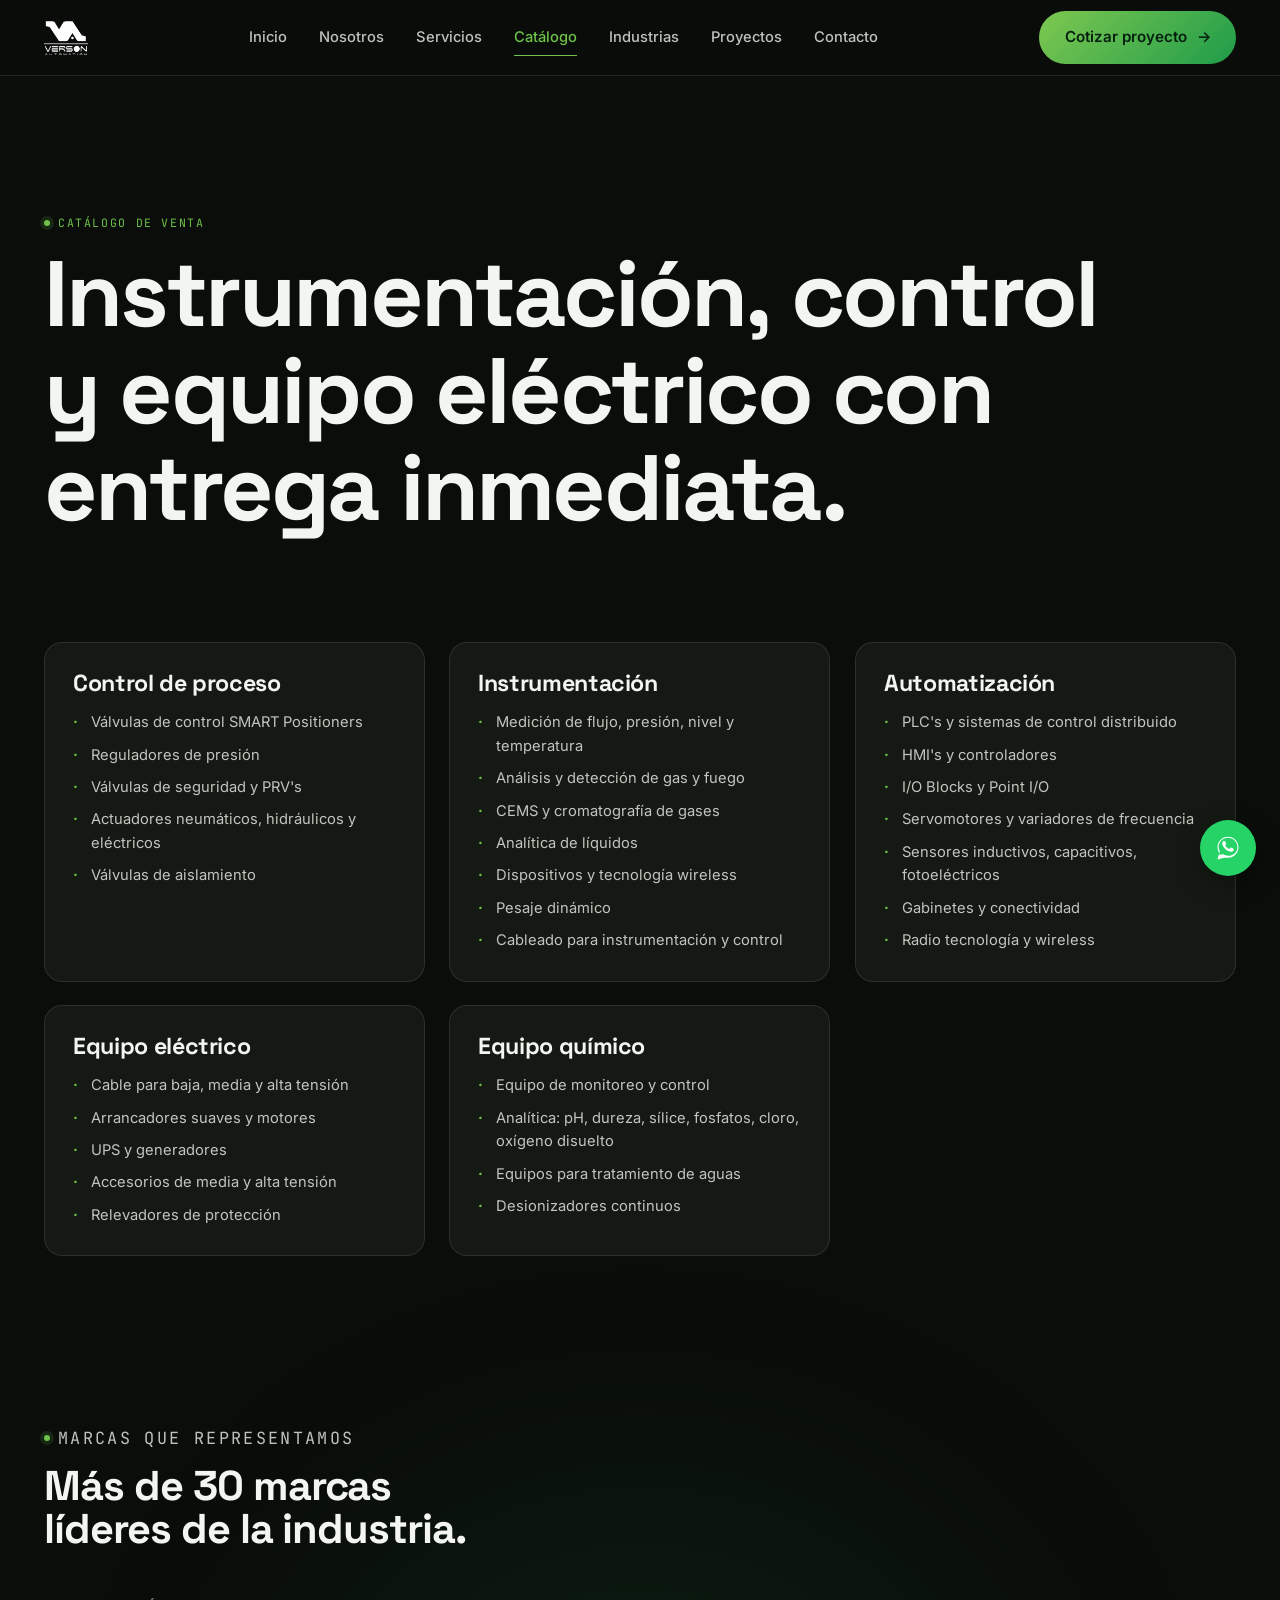
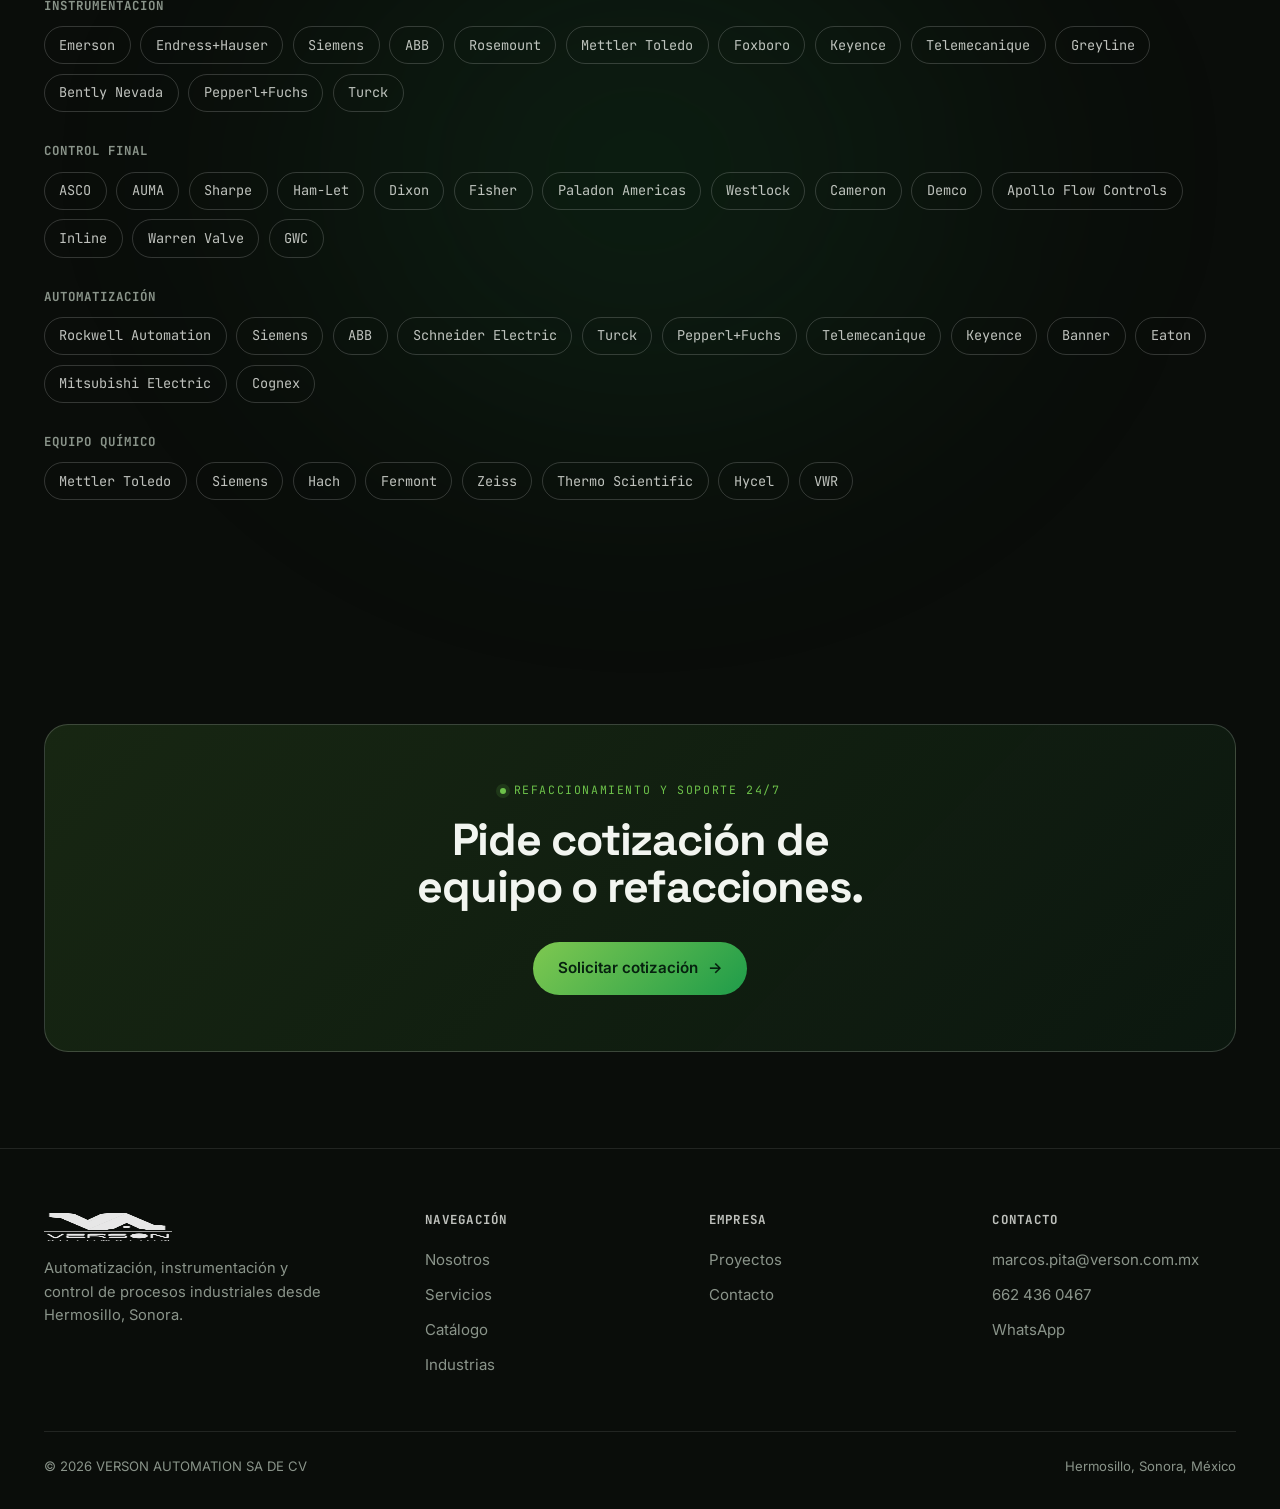
==== commit 75ff3120: "feat: SEO — contenido estático (sin depender de JS), schema unificado, og:image, 404, CLS - Contenid" ====
--- a/catalogo.html
+++ b/catalogo.html
@@ -5,11 +5,12 @@
 <meta name="viewport" content="width=device-width, initial-scale=1.0" />
 <title>Catálogo | VERSON Automation — Instrumentación, automatización y equipo eléctrico</title>
 <meta name="description" content="Catálogo de venta de instrumentación, control de proceso, automatización, equipo eléctrico y equipo químico. Representamos más de 30 marcas: Emerson, Siemens, ABB, Rockwell, Rosemount y más." />
-<link rel="canonical" href="https://www.verson.com.mx/catalogo.html" />
+<link rel="canonical" href="https://www.verson.com.mx/catalogo" />
 <meta property="og:type" content="website" />
 <meta property="og:title" content="Catálogo | VERSON Automation" />
 <meta property="og:description" content="Instrumentación, control de proceso, automatización y equipo eléctrico de más de 30 marcas líderes." />
-<meta property="og:url" content="https://www.verson.com.mx/catalogo.html" />
+<meta property="og:url" content="https://www.verson.com.mx/catalogo" />
+<meta property="og:image" content="https://www.verson.com.mx/assets/img/proyecto-etiquetado-tableros.webp" />
 <meta property="og:locale" content="es_MX" />
 
 <link rel="icon" type="image/png" sizes="32x32" href="assets/img/favicon-32.png" />
@@ -20,6 +21,77 @@
 <link rel="preconnect" href="https://fonts.gstatic.com" crossorigin>
 <link rel="stylesheet" href="https://fonts.googleapis.com/css2?family=Space+Grotesk:wght@500;600;700&family=Inter:wght@400;500;600;700&family=JetBrains+Mono:wght@400;500&display=swap">
 <link rel="stylesheet" href="styles.css?v=20260805b" />
+<script type="application/ld+json">
+{
+  "@context": "https://schema.org",
+  "@type": [
+    "Organization",
+    "ProfessionalService"
+  ],
+  "@id": "https://www.verson.com.mx/#organization",
+  "name": "VERSON AUTOMATION SA DE CV",
+  "legalName": "VERSON AUTOMATION SA DE CV",
+  "alternateName": "VERSON Automation",
+  "url": "https://www.verson.com.mx/",
+  "logo": "https://www.verson.com.mx/assets/img/logo-verson.webp",
+  "image": "https://www.verson.com.mx/assets/img/equipo-verson.webp",
+  "foundingDate": "2018",
+  "description": "Integración de proyectos llave en mano de automatización, instrumentación, control eléctrico y sistemas de gas natural para la industria en Hermosillo, Sonora y México.",
+  "address": {
+    "@type": "PostalAddress",
+    "streetAddress": "Ave. Lázaro Cárdenas #255",
+    "addressLocality": "Hermosillo",
+    "addressRegion": "Sonora",
+    "postalCode": "83280",
+    "addressCountry": "MX"
+  },
+  "telephone": "+52-662-436-0467",
+  "email": "marcos.pita@verson.com.mx",
+  "areaServed": [
+    {
+      "@type": "Country",
+      "name": "Mexico"
+    },
+    {
+      "@type": "Country",
+      "name": "United States"
+    }
+  ],
+  "contactPoint": [
+    {
+      "@type": "ContactPoint",
+      "contactType": "sales",
+      "telephone": "+52-662-436-0467",
+      "email": "marcos.pita@verson.com.mx",
+      "areaServed": "MX",
+      "availableLanguage": [
+        "es",
+        "en"
+      ]
+    }
+  ]
+}
+</script>
+<script type="application/ld+json">
+{
+  "@context": "https://schema.org",
+  "@type": "BreadcrumbList",
+  "itemListElement": [
+    {
+      "@type": "ListItem",
+      "position": 1,
+      "name": "Inicio",
+      "item": "https://www.verson.com.mx/"
+    },
+    {
+      "@type": "ListItem",
+      "position": 2,
+      "name": "Catálogo",
+      "item": "https://www.verson.com.mx/catalogo"
+    }
+  ]
+}
+</script>
 </head>
 <body>
 <div class="scroll-progress" aria-hidden="true"><span data-scroll-progress></span></div>
@@ -27,19 +99,19 @@
 
 <header class="nav">
   <div class="container">
-    <a href="index.html" class="nav-brand">
-      <img src="assets/img/logo-verson.webp" alt="VERSON Automation" />
+    <a href="/" class="nav-brand">
+      <img src="assets/img/logo-verson.webp" alt="VERSON Automation" width="128" height="98" />
     </a>
     <nav class="nav-links" aria-label="Principal">
-      <a href="index.html">Inicio</a>
-      <a href="nosotros.html">Nosotros</a>
-      <a href="servicios.html">Servicios</a>
-      <a href="catalogo.html" class="is-active">Catálogo</a>
-      <a href="industrias.html">Industrias</a>
-      <a href="proyectos.html">Proyectos</a>
-      <a href="contacto.html">Contacto</a>
+      <a href="/">Inicio</a>
+      <a href="nosotros">Nosotros</a>
+      <a href="servicios">Servicios</a>
+      <a href="catalogo" class="is-active">Catálogo</a>
+      <a href="industrias">Industrias</a>
+      <a href="proyectos">Proyectos</a>
+      <a href="contacto">Contacto</a>
     </nav>
-    <a href="contacto.html" class="btn btn-primary nav-cta" data-magnetic data-magnetic-strength="0.2">Cotizar proyecto <span class="btn-arrow">→</span></a>
+    <a href="contacto" class="btn btn-primary nav-cta" data-magnetic data-magnetic-strength="0.2">Cotizar proyecto <span class="btn-arrow">→</span></a>
     <button class="nav-toggle" aria-label="Abrir menú" aria-expanded="false">
       <span></span><span></span><span></span>
     </button>
@@ -47,14 +119,14 @@
 </header>
 
 <div class="mobile-menu">
-  <a href="index.html">Inicio</a>
-  <a href="nosotros.html">Nosotros</a>
-  <a href="servicios.html">Servicios</a>
-  <a href="catalogo.html">Catálogo</a>
-  <a href="industrias.html">Industrias</a>
-  <a href="proyectos.html">Proyectos</a>
-  <a href="contacto.html">Contacto</a>
-  <a href="contacto.html" class="btn btn-primary">Cotizar proyecto →</a>
+  <a href="/">Inicio</a>
+  <a href="nosotros">Nosotros</a>
+  <a href="servicios">Servicios</a>
+  <a href="catalogo">Catálogo</a>
+  <a href="industrias">Industrias</a>
+  <a href="proyectos">Proyectos</a>
+  <a href="contacto">Contacto</a>
+  <a href="contacto" class="btn btn-primary">Cotizar proyecto →</a>
 </div>
 
 <main id="main">
@@ -68,7 +140,7 @@
 
   <section class="section-tight">
     <div class="container">
-      <div class="grid-3" data-catalog></div>
+      <div class="grid-3" data-catalog><div class="card catalog-card" data-reveal><h3>Control de proceso</h3><ul><li>Válvulas de control SMART Positioners</li><li>Reguladores de presión</li><li>Válvulas de seguridad y PRV&#39;s</li><li>Actuadores neumáticos, hidráulicos y eléctricos</li><li>Válvulas de aislamiento</li></ul></div><div class="card catalog-card" data-reveal><h3>Instrumentación</h3><ul><li>Medición de flujo, presión, nivel y temperatura</li><li>Análisis y detección de gas y fuego</li><li>CEMS y cromatografía de gases</li><li>Analítica de líquidos</li><li>Dispositivos y tecnología wireless</li><li>Pesaje dinámico</li><li>Cableado para instrumentación y control</li></ul></div><div class="card catalog-card" data-reveal><h3>Automatización</h3><ul><li>PLC&#39;s y sistemas de control distribuido</li><li>HMI&#39;s y controladores</li><li>I/O Blocks y Point I/O</li><li>Servomotores y variadores de frecuencia</li><li>Sensores inductivos, capacitivos, fotoeléctricos</li><li>Gabinetes y conectividad</li><li>Radio tecnología y wireless</li></ul></div><div class="card catalog-card" data-reveal><h3>Equipo eléctrico</h3><ul><li>Cable para baja, media y alta tensión</li><li>Arrancadores suaves y motores</li><li>UPS y generadores</li><li>Accesorios de media y alta tensión</li><li>Relevadores de protección</li></ul></div><div class="card catalog-card" data-reveal><h3>Equipo químico</h3><ul><li>Equipo de monitoreo y control</li><li>Analítica: pH, dureza, sílice, fosfatos, cloro, oxígeno disuelto</li><li>Equipos para tratamiento de aguas</li><li>Desionizadores continuos</li></ul></div></div>
     </div>
   </section>
 
@@ -79,7 +151,7 @@
         <p class="kicker">Marcas que representamos</p>
         <h2 data-split="words">Más de 30 marcas líderes de la industria.</h2>
       </div>
-      <div data-brands></div>
+      <div data-brands><div class="reveal" data-reveal style="margin-bottom:2rem;"><h4 style="font-family:var(--font-mono);font-size:0.78rem;text-transform:uppercase;letter-spacing:0.08em;color:var(--mute);margin-bottom:0.9rem;">Instrumentación</h4><div class="chip-row"><span class="chip">Emerson</span><span class="chip">Endress+Hauser</span><span class="chip">Siemens</span><span class="chip">ABB</span><span class="chip">Rosemount</span><span class="chip">Mettler Toledo</span><span class="chip">Foxboro</span><span class="chip">Keyence</span><span class="chip">Telemecanique</span><span class="chip">Greyline</span><span class="chip">Bently Nevada</span><span class="chip">Pepperl+Fuchs</span><span class="chip">Turck</span></div></div><div class="reveal" data-reveal style="margin-bottom:2rem;"><h4 style="font-family:var(--font-mono);font-size:0.78rem;text-transform:uppercase;letter-spacing:0.08em;color:var(--mute);margin-bottom:0.9rem;">Control final</h4><div class="chip-row"><span class="chip">ASCO</span><span class="chip">AUMA</span><span class="chip">Sharpe</span><span class="chip">Ham-Let</span><span class="chip">Dixon</span><span class="chip">Fisher</span><span class="chip">Paladon Americas</span><span class="chip">Westlock</span><span class="chip">Cameron</span><span class="chip">Demco</span><span class="chip">Apollo Flow Controls</span><span class="chip">Inline</span><span class="chip">Warren Valve</span><span class="chip">GWC</span></div></div><div class="reveal" data-reveal style="margin-bottom:2rem;"><h4 style="font-family:var(--font-mono);font-size:0.78rem;text-transform:uppercase;letter-spacing:0.08em;color:var(--mute);margin-bottom:0.9rem;">Automatización</h4><div class="chip-row"><span class="chip">Rockwell Automation</span><span class="chip">Siemens</span><span class="chip">ABB</span><span class="chip">Schneider Electric</span><span class="chip">Turck</span><span class="chip">Pepperl+Fuchs</span><span class="chip">Telemecanique</span><span class="chip">Keyence</span><span class="chip">Banner</span><span class="chip">Eaton</span><span class="chip">Mitsubishi Electric</span><span class="chip">Cognex</span></div></div><div class="reveal" data-reveal style="margin-bottom:2rem;"><h4 style="font-family:var(--font-mono);font-size:0.78rem;text-transform:uppercase;letter-spacing:0.08em;color:var(--mute);margin-bottom:0.9rem;">Equipo químico</h4><div class="chip-row"><span class="chip">Mettler Toledo</span><span class="chip">Siemens</span><span class="chip">Hach</span><span class="chip">Fermont</span><span class="chip">Zeiss</span><span class="chip">Thermo Scientific</span><span class="chip">Hycel</span><span class="chip">VWR</span></div></div></div>
     </div>
   </section>
 
@@ -88,7 +160,7 @@
       <div class="cta-band" data-reveal>
         <p class="kicker" style="justify-content:center;display:flex;">Refaccionamiento y soporte 24/7</p>
         <h2 style="margin-top:1rem;">Pide cotización de equipo o refacciones.</h2>
-        <a href="contacto.html" class="btn btn-primary">Solicitar cotización <span class="btn-arrow">→</span></a>
+        <a href="contacto" class="btn btn-primary">Solicitar cotización <span class="btn-arrow">→</span></a>
       </div>
     </div>
   </section>
@@ -100,21 +172,21 @@
     <div class="footer-grid">
       <div>
         <div class="footer-brand">
-          <img src="assets/img/logo-verson.webp" alt="VERSON Automation" />
+          <img src="assets/img/logo-verson.webp" alt="VERSON Automation" width="128" height="98" />
         </div>
         <p style="max-width:32ch;font-size:0.92rem;">Automatización, instrumentación y control de procesos industriales desde Hermosillo, Sonora.</p>
       </div>
       <div>
         <h4>Navegación</h4>
-        <a href="nosotros.html">Nosotros</a>
-        <a href="servicios.html">Servicios</a>
-        <a href="catalogo.html">Catálogo</a>
-        <a href="industrias.html">Industrias</a>
+        <a href="nosotros">Nosotros</a>
+        <a href="servicios">Servicios</a>
+        <a href="catalogo">Catálogo</a>
+        <a href="industrias">Industrias</a>
       </div>
       <div>
         <h4>Empresa</h4>
-        <a href="proyectos.html">Proyectos</a>
-        <a href="contacto.html">Contacto</a>
+        <a href="proyectos">Proyectos</a>
+        <a href="contacto">Contacto</a>
       </div>
       <div>
         <h4>Contacto</h4>
@@ -135,7 +207,7 @@
 </a>
 <script defer src="lib/gsap.min.js"></script>
 <script defer src="lib/ScrollTrigger.min.js"></script>
-<script defer src="lib/manifest.js?v=20260721"></script>
+<script defer src="lib/manifest.js?v=20260805"></script>
 <script defer src="main.js?v=20260805c"></script>
 </body>
 </html>
